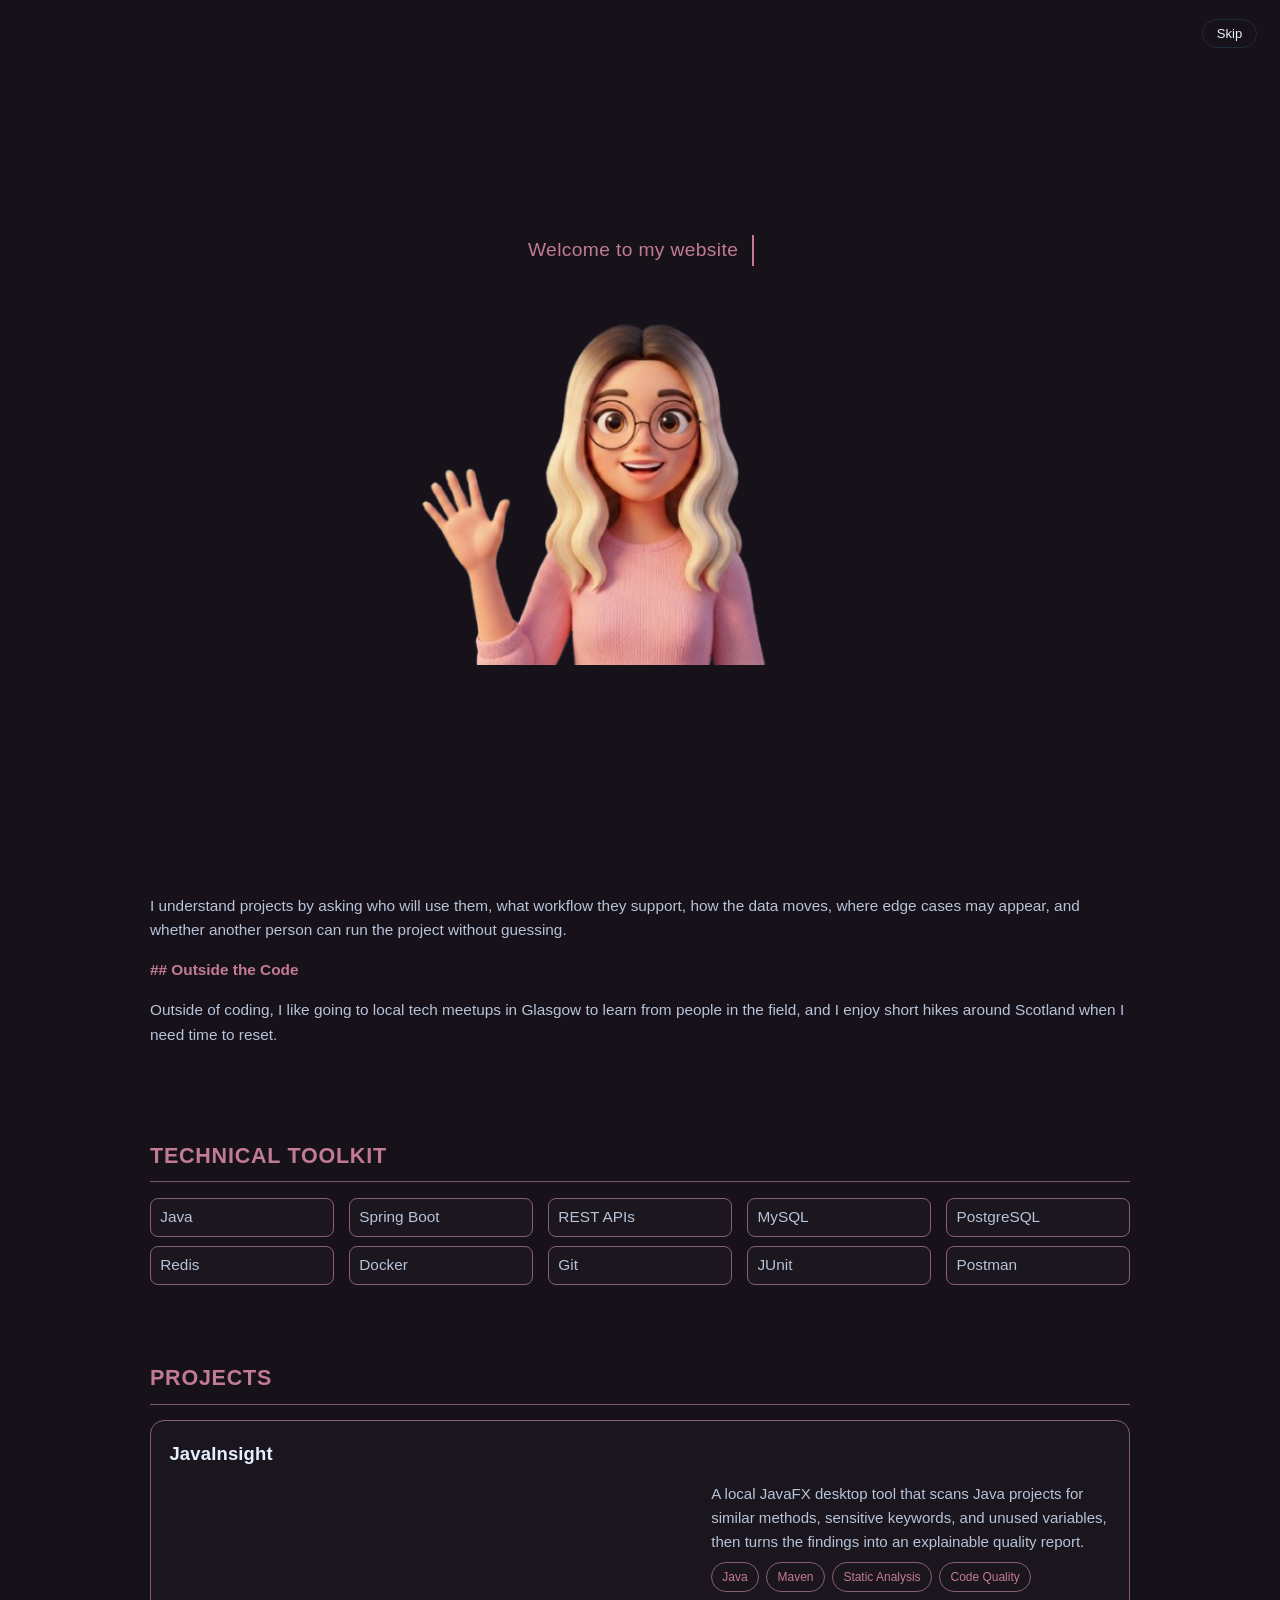
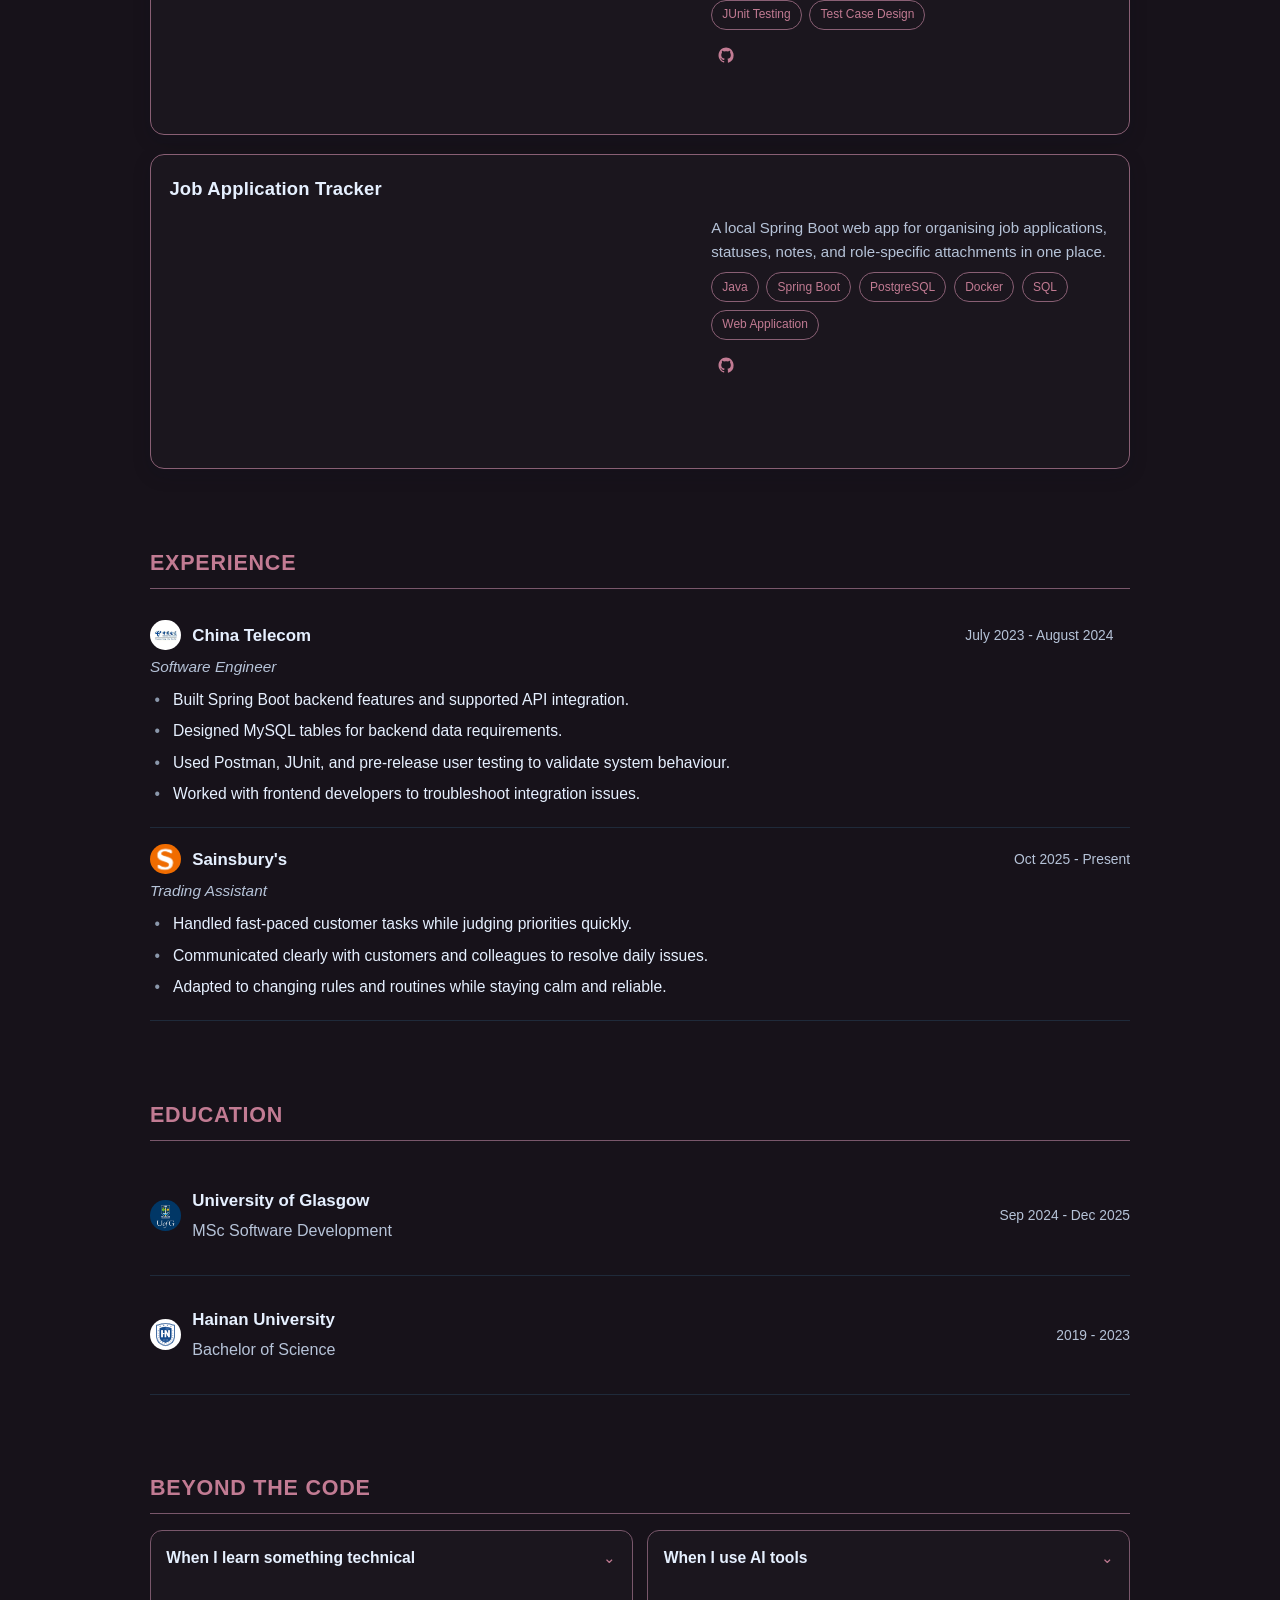
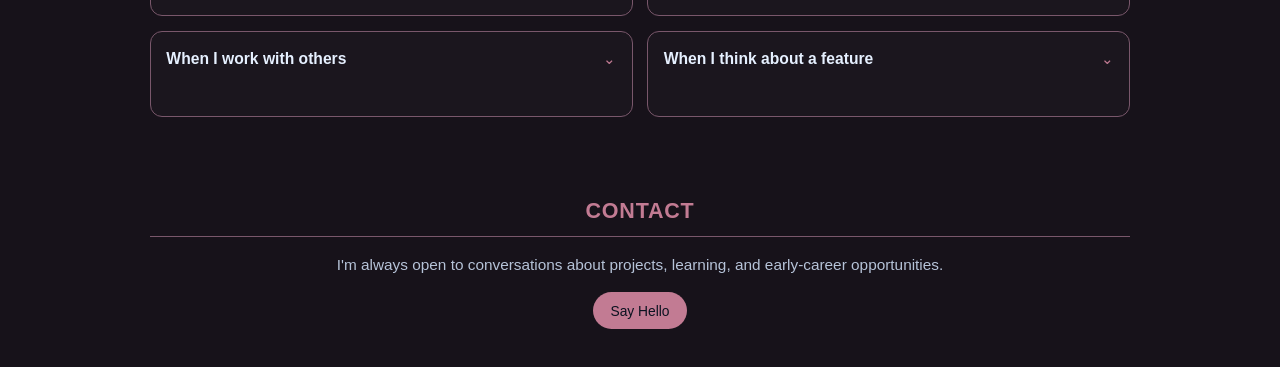
==== index.html @ da337cce "Static portfolio site, update resume, ready for Vercel" ====
<!--
  Purpose: Main portfolio page layout and sections.
  Module responsibilities: Navigation, section structure, and content.
-->
<!DOCTYPE html>
<html lang="en">
<head>
    <meta charset="UTF-8"/>
    <meta name="viewport" content="width=device-width, initial-scale=1"/>
    <title>Xueying Wang</title>
    <link rel="stylesheet" href="/css/style.css?v=202603031000"/>
    <script src="/js/main.js?v=202603031000" defer></script>
</head>
<body>
<!-- Splash Overlay -->
<div class="splash-overlay" role="dialog" aria-label="Splash screen">
    <button class="splash-skip" type="button">Skip</button>
    <div class="splash-brand" aria-hidden="true">
        <div class="splash-message">
            <span class="typing">Welcome to my website</span>
        </div>
        <div class="splash-character">
            <img class="intro-avatar splash-avatar-img"
                 src="/images/intro-avatar.png"
                 alt="Intro character"
                 loading="eager"/>
        </div>
    </div>
</div>

<!-- Background animation canvas -->
<canvas id="bg-canvas"></canvas>

<!-- Top Nav -->
<nav class="top-nav" aria-label="Primary">
    <a href="#hero" class="nav-logo">XW</a>
    <div class="nav-links">
        <a href="#about">Profile</a>
        <a href="#projects">Projects</a>
        <a href="#experience">Experience</a>
        <a href="#contact">Connect</a>
    </div>
    <div class="nav-actions">
        <button id="theme-toggle" aria-label="Toggle theme">☀️</button>
    </div>
</nav>

<!-- Hero -->
<section id="hero" class="hero container">
    <div class="hero__text">
        <p class="hero__kicker">Hi there, I'm <span>Xueying Wang</span>.</p>
        <h1 class="hero__headline">I build software and enjoy learning along the way.</h1>

        <div class="hero__actions">
            <!-- resume-link -->
            <a href="/files/resume.pdf"
               class="action-btn resume-link"
               target="_blank"
               rel="noopener"
               aria-label="View my resume">
                <svg viewBox="0 0 24 24" aria-hidden="true">
                    <path d="M7 2h7l5 5v13a2 2 0 0 1-2 2H7a2 2 0 0 1-2-2V4a2 2 0 0 1 2-2zm6 1.5V8h4.5L13 3.5zM9 12h6v1.5H9V12zm0 3h6v1.5H9V15z"/>
                </svg>
            </a>

            <!-- email-wrapper -->
            <div class="action-btn email-wrapper" id="email-copy"
                 data-email="xueyingwang1702@outlook.com"
                 data-tooltip="xueyingwang1702@outlook.com"
                 aria-label="Click to copy email">
                <svg viewBox="0 0 24 24" aria-hidden="true">
                    <path d="M3 6a2 2 0 0 1 2-2h14a2 2 0 0 1 2 2v12a2 2 0 0 1-2 2H5a2 2 0 0 1-2-2V6zm2 .5v.8l7 4.7 7-4.7v-.8H5zm14 2.6-6.6 4.4a1 1 0 0 1-1.1 0L5 9.1V18h14V9.1z"/>
                </svg>
            </div>

            <a href="https://www.linkedin.com/in/xueyingwang01/"
               class="action-btn"
               target="_blank"
               rel="noopener noreferrer"
               aria-label="Open LinkedIn profile">
                <svg viewBox="0 0 24 24" aria-hidden="true">
                    <path d="M6.94 8.5H3.56V20h3.38V8.5zM5.25 7.03a1.96 1.96 0 1 0 0-3.92 1.96 1.96 0 0 0 0 3.92zM20.44 13.4c0-3.03-1.62-4.44-3.78-4.44-1.74 0-2.52.96-2.95 1.63V8.5h-3.38V20h3.38v-6.41c0-.34.02-.68.12-.92.27-.68.88-1.39 1.9-1.39 1.34 0 1.88 1.02 1.88 2.52V20h3.38v-6.6z"/>
                </svg>
            </a>

            <a href="https://github.com/XueyingWang1126"
               class="action-btn"
               target="_blank"
               rel="noopener noreferrer"
               aria-label="Open GitHub profile">
                <svg viewBox="0 0 24 24" aria-hidden="true">
                    <path d="M12 2C6.48 2 2 6.58 2 12.26c0 4.5 2.87 8.32 6.84 9.67.5.1.68-.22.68-.48 0-.24-.01-.87-.01-1.7-2.78.62-3.37-1.37-3.37-1.37-.46-1.2-1.12-1.52-1.12-1.52-.91-.64.07-.63.07-.63 1.01.07 1.54 1.06 1.54 1.06.9 1.58 2.36 1.13 2.94.86.09-.67.35-1.13.64-1.39-2.22-.26-4.56-1.14-4.56-5.08 0-1.12.39-2.03 1.03-2.75-.1-.26-.45-1.3.1-2.71 0 0 .84-.28 2.75 1.05A9.2 9.2 0 0 1 12 7.07c.83 0 1.67.11 2.45.33 1.9-1.33 2.74-1.05 2.74-1.05.55 1.41.2 2.45.1 2.71.64.72 1.03 1.63 1.03 2.75 0 3.95-2.35 4.81-4.58 5.06.36.32.69.94.69 1.9 0 1.37-.01 2.48-.01 2.82 0 .27.18.59.69.48A10.02 10.02 0 0 0 22 12.26C22 6.58 17.52 2 12 2z"/>
                </svg>
            </a>

        </div>

        <p class="hero__subtitle">MSc Software Development graduate.</p>
        <p class="hero__intro">
            Focused on Java and Spring full-stack tools, including projects like JavaInsight.
        </p>
    </div>
    <div class="hero__photo">
        <img
             src="/images/avatar.jpg"
             alt="Photo of Xueying Wang"/>
    </div>
</section>

<!-- About me -->
<section id="about" class="about container" aria-labelledby="about-title">
    <h2 id="about-title">README.md</h2>
    <div id="about-content">
        <p class="readme-heading"># Xueying Wang</p>
        <p>Hello! I’m Xueying, a recent MSc Software Development graduate based in Glasgow.</p>
        <p>I’m focused on growing as a junior software developer by building practical applications and strengthening my Java backend, API integration, and testing skills.</p>
        <p class="readme-subheading">## What Shapes My Projects</p>
        <p>My project ideas usually come from problems I have experienced directly. Job Application Tracker came from managing applications, CVs, and cover letters during my job search. JavaInsight came from student team projects, where similar helper methods could be written separately and become hard to maintain later.</p>
        <p>I understand projects by asking who will use them, what workflow they support, how the data moves, where edge cases may appear, and whether another person can run the project without guessing.</p>
        <p class="readme-subheading">## Outside the Code</p>
        <p>Outside of coding, I like going to local tech meetups in Glasgow to learn from people in the field, and I enjoy short hikes around Scotland when I need time to reset.</p>
    </div>
</section>

<!-- Recent Technologies -->
<section id="tech" class="tech container" aria-labelledby="tech-title">
    <h2 id="tech-title">Technical Toolkit</h2>
    <div class="tech-grid">
        <span>Java</span>
        <span>Spring Boot</span>
        <span>REST APIs</span>
        <span>MySQL</span>
        <span>PostgreSQL</span>
        <span>Redis</span>
        <span>Docker</span>
        <span>Git</span>
        <span>JUnit</span>
        <span>Postman</span>
    </div>
</section>

<!-- Projects -->
<section id="projects" class="work container" aria-labelledby="work-title">
    <h2 id="work-title">Projects</h2>
    <!-- Project cards are rendered from /data/projects.json -->
    <div class="work-grid" id="work-projects" data-source="/data/projects.json"></div>
</section>

<!-- Work Experience -->
<section id="experience" class="experience container" aria-labelledby="exp-title">
    <h2 id="exp-title">Experience</h2>
    <a
            href="https://www.chinatelecom-h.com/en/global/home.php"
            class="experience__card"
            target="_blank"
            rel="noopener"
    >
        <div class="card__header">
            <div class="company-wrapper">
                <img
                        src="/images/china_telecom.jpg"
                        alt="China Telecom Logo"
                        class="company-icon"
                />
                <span class="company-info">China Telecom</span>
            </div>
            <div class="card__period">
                July 2023 - August 2024
                <span class="link-arrow">></span>
            </div>
        </div>
        <div class="card__role">Software Engineer</div>
        <ul class="card__bullets">
            <li>Built Spring Boot backend features and supported API integration.</li>
            <li>Designed MySQL tables for backend data requirements.</li>
            <li>Used Postman, JUnit, and pre-release user testing to validate system behaviour.</li>
            <li>Worked with frontend developers to troubleshoot integration issues.</li>
        </ul>
    </a>
    <a
            href="https://www.sainsburys.co.uk/"
            class="experience__card"
            target="_blank"
            rel="noopener"
    >
        <div class="card__header">
            <div class="company-wrapper">
                <img
                        src="/images/Sainsbury's logo.jpg"
                        alt="Sainsbury's Logo"
                        class="company-icon"
                />
                <span class="company-info">Sainsbury's</span>
            </div>
            <div class="card__period">Oct 2025 - Present</div>
        </div>
        <div class="card__role">Trading Assistant</div>
        <ul class="card__bullets">
            <li>Handled fast-paced customer tasks while judging priorities quickly.</li>
            <li>Communicated clearly with customers and colleagues to resolve daily issues.</li>
            <li>Adapted to changing rules and routines while staying calm and reliable.</li>
        </ul>
    </a>
</section>

<!-- Education -->
<section id="education" class="education container" aria-labelledby="edu-title">
    <h2 id="edu-title">Education</h2>

    <a
            href="https://www.gla.ac.uk/postgraduate/taught/softwaredevelopment/"
            class="experience__card"
            target="_blank"
            rel="noopener"
    >
        <div class="education__card">
            <div class="card__header">
                <div class="company-wrapper">
                    <img
                            src="/images/uog_logo.png"
                            alt="University of Glasgow Logo"
                            class="company-icon"
                    />
                    <div>
                        <span class="company-info">University of Glasgow</span>
                        <div class="education-info">MSc Software Development</div>
                    </div>
                </div>
                <div class="card__period">Sep 2024 - Dec 2025</div>
            </div>
        </div>
    </a>

    <a
            href="https://en.hainanu.edu.cn/"
            class="experience__card"
            target="_blank"
            rel="noopener"
    >
        <div class="education__card">
            <div class="card__header">
                <div class="company-wrapper">
                    <img
                            src="/images/hainan.png"
                            alt="Hainan University Logo"
                            class="company-icon"
                    />
                    <div>
                        <span class="company-info">Hainan University</span>
                        <div class="education-info">Bachelor of Science</div>
                    </div>
                </div>
                <div class="card__period">2019 - 2023</div>
            </div>
        </div>
    </a>
</section>

<!-- Beyond the Code -->
<section id="beyond" class="about container" aria-labelledby="beyond-title">
    <h2 id="beyond-title">Beyond the Code</h2>
    <div class="beyond-grid" id="beyond-cards">
        <article class="beyond-card" tabindex="0" role="button" aria-expanded="false" aria-controls="beyond-detail-learn">
            <div class="beyond-card-head">
                <h3 class="beyond-card-title">When I learn something technical</h3>
                <span class="beyond-card-cue" aria-hidden="true">⌄</span>
            </div>
            <div id="beyond-detail-learn" class="beyond-card-detail" hidden>
                <div class="beyond-detail-grid">
                    <section class="beyond-detail-block">
                        <h4>Question I ask myself</h4>
                        <ul>
                            <li>What problem does this concept solve?</li>
                            <li>Where would I use it in a real project?</li>
                            <li>What is the smallest example I can run first?</li>
                            <li>Which official document or reliable source should I check?</li>
                            <li>How can I test it before putting it into the main project?</li>
                            <li>Can I explain what works, what does not, and why?</li>
                        </ul>
                    </section>
                    <section class="beyond-detail-block">
                        <h4>What I do</h4>
                        <p>I usually start from the problem and the use case. I want to know what the concept is for, where it appears in a project, and what kind of result I should expect.</p>
                        <p>Then I check reliable sources and try a small example first. I prefer a simple version that I can run, test, and adjust before bringing it into the main project.</p>
                        <p>When I apply it to a project, I keep the first version small. I check the result with sample inputs, test cases, console output, UI behaviour, or other evidence that fits the feature.</p>
                        <p>I feel more confident with a technical concept when I can explain how I used it, what changed, what worked, and what I would improve next.</p>
                    </section>
                </div>
            </div>
        </article>

        <article class="beyond-card" tabindex="0" role="button" aria-expanded="false" aria-controls="beyond-detail-ai">
            <div class="beyond-card-head">
                <h3 class="beyond-card-title">When I use AI tools</h3>
                <span class="beyond-card-cue" aria-hidden="true">⌄</span>
            </div>
            <div id="beyond-detail-ai" class="beyond-card-detail" hidden>
                <div class="beyond-detail-grid">
                    <section class="beyond-detail-block">
                        <h4>Question I ask myself</h4>
                        <ul>
                            <li>What am I trying to achieve with AI in this task?</li>
                            <li>Do I understand the project structure before asking for changes?</li>
                            <li>Is this a learning question, a coding task, a review task, or a debugging task?</li>
                            <li>Have I given enough context, constraints, and examples?</li>
                            <li>Which files, behaviours, or design choices should stay unchanged?</li>
                            <li>How will I verify the result through running, testing, diff review, or manual checking?</li>
                        </ul>
                    </section>
                    <section class="beyond-detail-block">
                        <h4>What I do</h4>
                        <p>I try to keep a positive and practical attitude toward AI tools. I use ChatGPT and Gemini more for learning, discussion, and shaping ideas, while I use Codex, Claude, and Cursor more for code review, project changes, and implementation support.</p>
                        <p>For coding tasks, I do not start with a vague request. I first try to understand the project structure, the goal, and the parts that should not be changed. Then I write the prompt more like a small task brief, with context, constraints, expected output, and verification steps.</p>
                        <p>I also keep learning how to use these tools better, especially from official guidance and structured courses. For example, I have looked into engineering-style prompting, AI agent skills, and Claude Code learning materials, because I want my use of AI to be more deliberate than just asking for quick answers.</p>
                        <p>After the tool gives an answer, I still check the result through running the project, reviewing what changed, testing the behaviour, and deciding whether the change actually fits the project.</p>
                    </section>
                </div>
            </div>
        </article>

        <article class="beyond-card" tabindex="0" role="button" aria-expanded="false" aria-controls="beyond-detail-team">
            <div class="beyond-card-head">
                <h3 class="beyond-card-title">When I work with others</h3>
                <span class="beyond-card-cue" aria-hidden="true">⌄</span>
            </div>
            <div id="beyond-detail-team" class="beyond-card-detail" hidden>
                <div class="beyond-detail-grid">
                    <section class="beyond-detail-block">
                        <h4>Question I ask myself</h4>
                        <ul>
                            <li>What is my part of the task?</li>
                            <li>What result does the team need to finish?</li>
                            <li>What is the current priority?</li>
                            <li>Does my work depend on someone else?</li>
                            <li>What have I tried if I get stuck?</li>
                            <li>Who should I speak to if the issue affects the team plan?</li>
                        </ul>
                    </section>
                    <section class="beyond-detail-block">
                        <h4>What I do</h4>
                        <p>When I work with others, I try to understand both my own task and the wider result the team needs to deliver. I pay attention to priorities, dependencies, and how my work connects with other people’s tasks.</p>
                        <p>In university group projects, I often took an active role in keeping the work moving. I helped arrange meetings, split tasks, check progress, and make sure the final version could still be completed on time. When someone was blocked, I tried to discuss the problem early, adjust the plan where needed, and help the team move forward.</p>
                        <p>If I get stuck, I try to understand the issue first before asking for help. I prefer to bring what I have tried, what I think may be wrong, and what options I can see, so the conversation can move toward a solution faster.</p>
                        <p>My part-time work trained a different side of teamwork. In a busy store environment, I had to react quickly, communicate clearly with colleagues and customers, and adapt when tasks or rules changed during the day.</p>
                    </section>
                </div>
            </div>
        </article>

        <article class="beyond-card" tabindex="0" role="button" aria-expanded="false" aria-controls="beyond-detail-feature">
            <div class="beyond-card-head">
                <h3 class="beyond-card-title">When I think about a feature</h3>
                <span class="beyond-card-cue" aria-hidden="true">⌄</span>
            </div>
            <div id="beyond-detail-feature" class="beyond-card-detail" hidden>
                <div class="beyond-detail-grid">
                    <section class="beyond-detail-block">
                        <h4>Question I ask myself</h4>
                        <ul>
                            <li>What real user scenario is this feature trying to support?</li>
                            <li>From the user side, what is the most natural path?</li>
                            <li>From the developer side, how should the data, state, and rules be handled?</li>
                            <li>From the tester side, where is the feature most likely to break?</li>
                            <li>Who is allowed to use this feature?</li>
                            <li>Are there permission or eligibility limits?</li>
                            <li>Can one user repeat the action?</li>
                            <li>What happens when the limit is reached?</li>
                            <li>What should the system do if the input is invalid or the state changes suddenly?</li>
                            <li>Am I only implementing the happy path?</li>
                        </ul>
                    </section>
                    <section class="beyond-detail-block">
                        <h4>What I do</h4>
                        <p>When I think about a feature, I usually start with inside-out thinking. I look at it from three sides, user, developer, and tester.</p>
                        <p>From the user side, I think about whether the feature feels natural to use, what the core need is, and what may happen in a real situation. For example, with a shopping cart, I would not only think about how to add items. I would also think about what happens if a user adds items before logging in and then signs in later.</p>
                        <p>From the developer side, I think about how the feature should be implemented, including the data, state, rules, and page behaviour behind it. From the tester side, I think about which parts of this specific feature are most important to check, based on how the feature is meant to work.</p>
                        <p>This helps me think beyond the happy path and connect the feature with real user behaviour, implementation details, and testing focus.</p>
                    </section>
                </div>
            </div>
        </article>
    </div>
</section>

<!-- Contact -->
<section id="contact" class="contact container" aria-labelledby="contact-title">
    <h2 id="contact-title">Contact</h2>
    <p>I'm always open to conversations about projects, learning, and early-career opportunities.</p>
    <button class="cta-btn primary contact-copy" type="button" data-email="xueyingwang1702@outlook.com">Say Hello</button>
</section>

</body>
</html>
---- css/style.css ----
/*
 * Purpose:
 * Import manifest for modular stylesheets.
 * Used in: All pages.
 */
@import url("variables.css");
@import url("base.css");
@import url("layout.css");
@import url("banner.css");
@import url("section-titles.css");
@import url("buttons.css");
@import url("hero.css");
@import url("about.css");
@import url("tech.css");
@import url("work.css");
@import url("contact.css");
@import url("experience-education.css");
@import url("skills.css");
@import url("effects.css");
@import url("responsive.css");
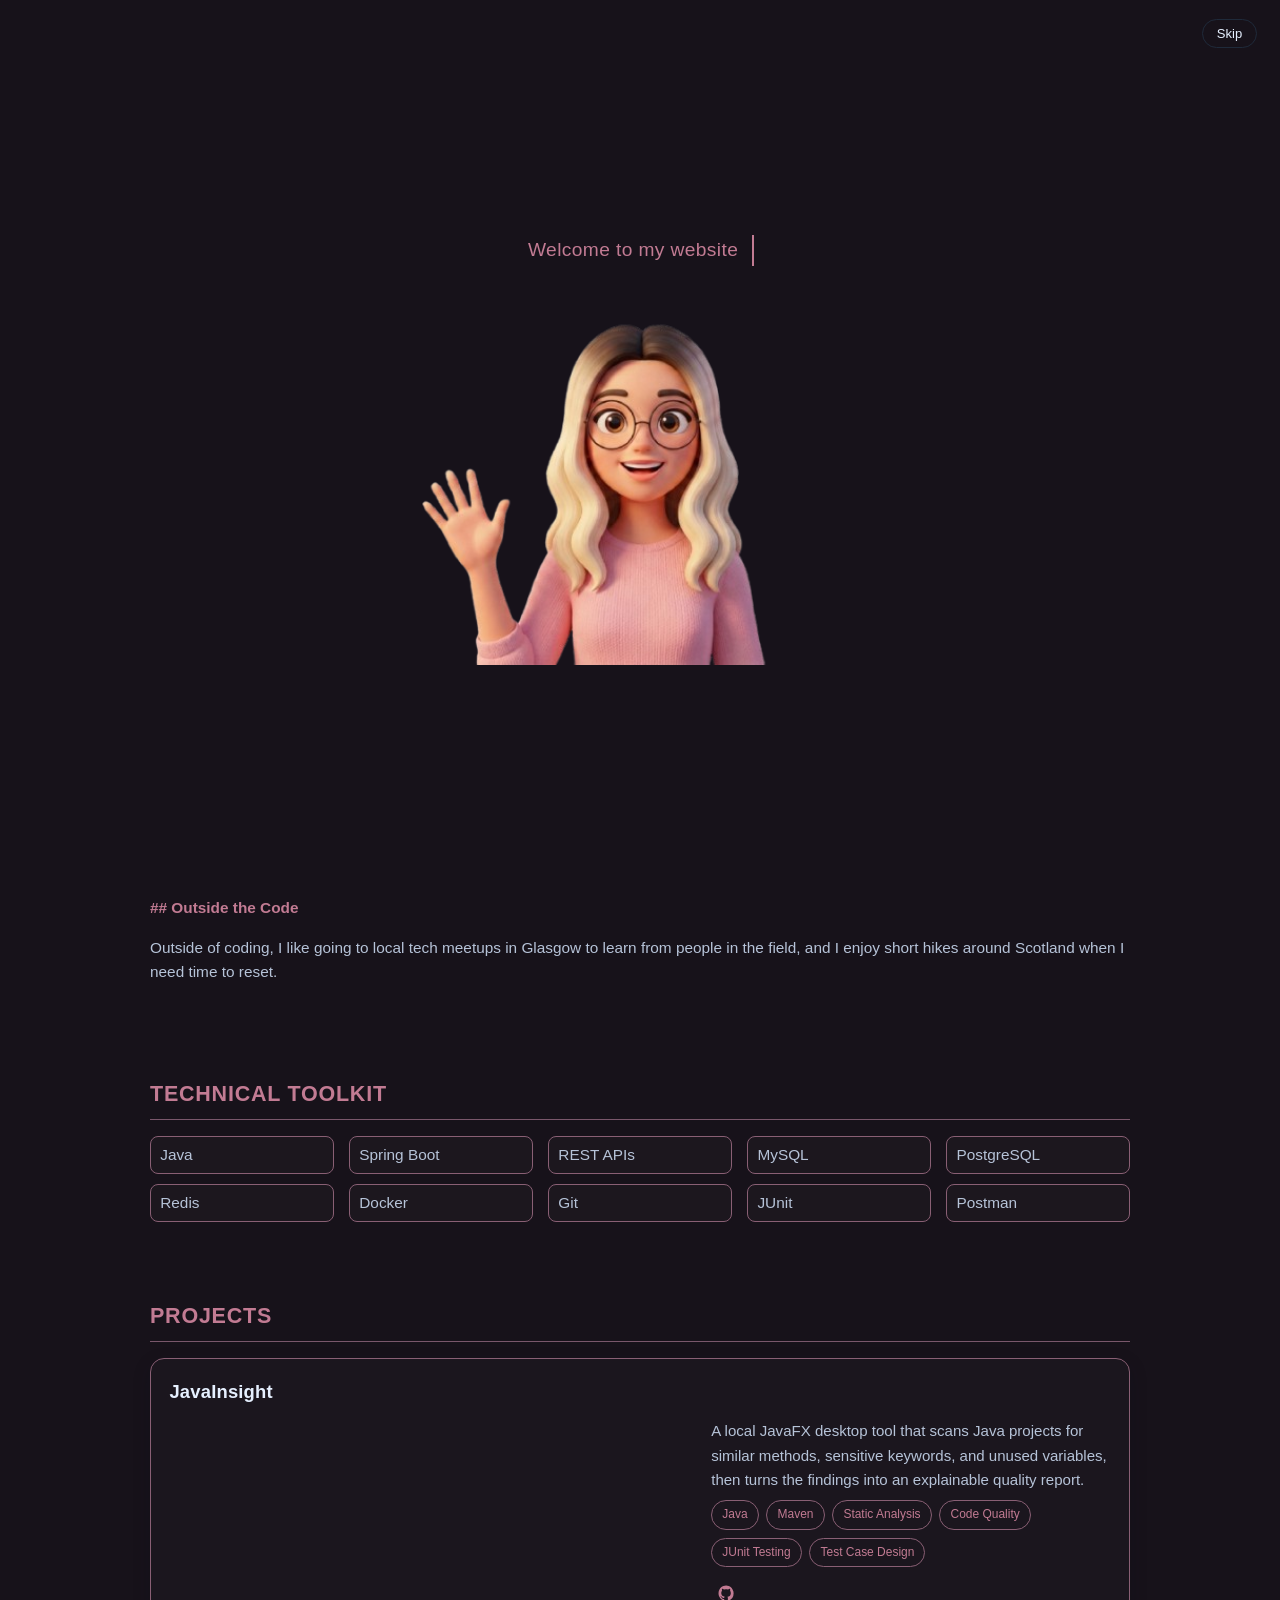
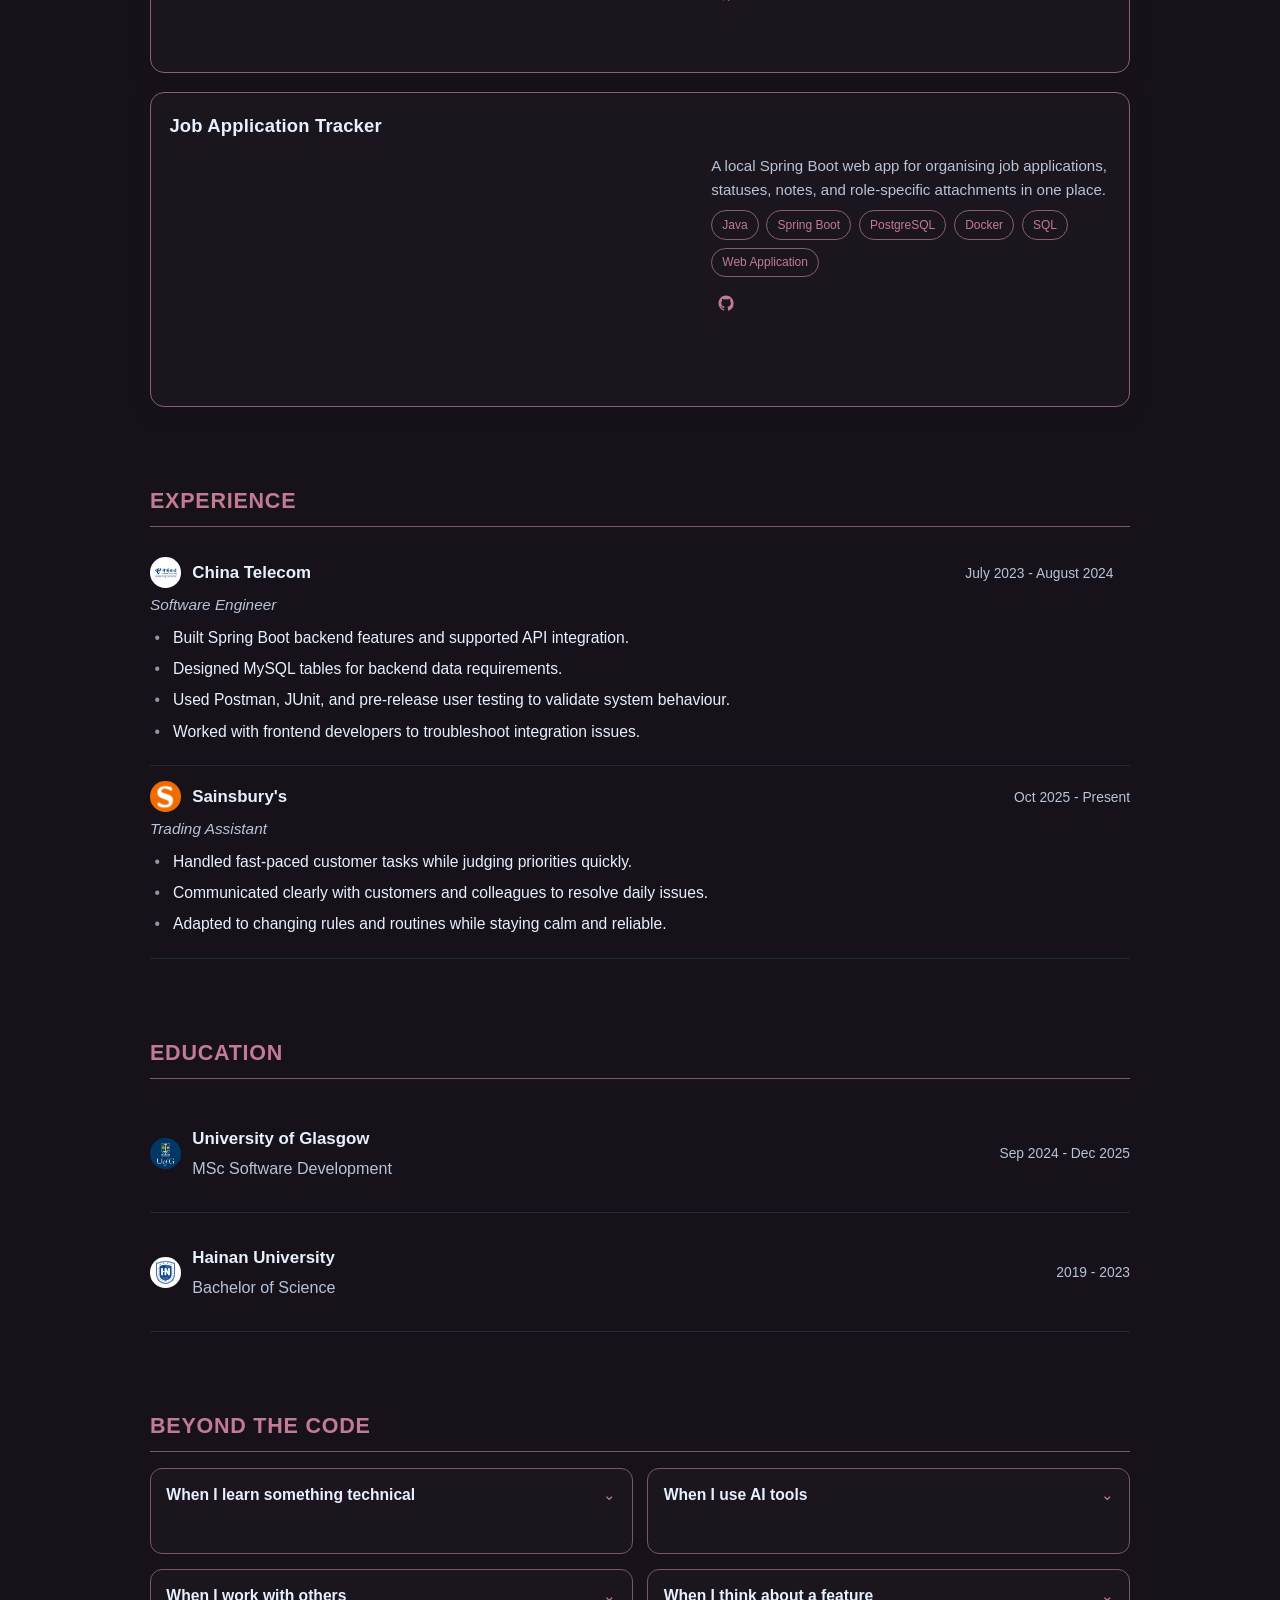
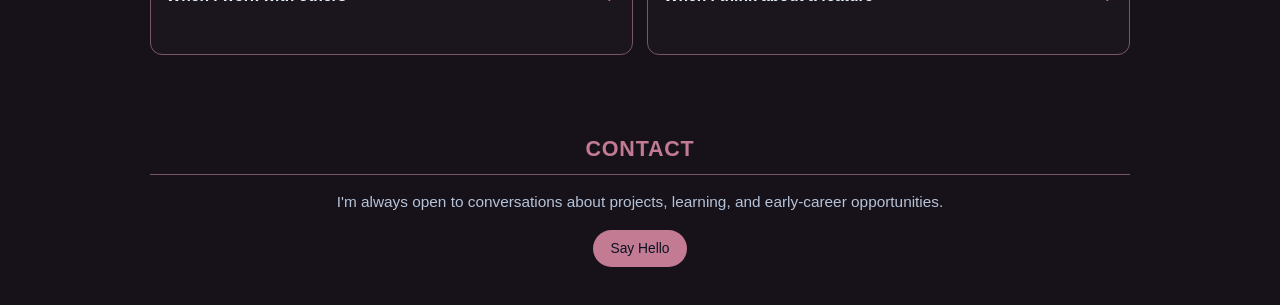
==== commit c61cfe2d: "fix hero bar" ====
--- a/index.html
+++ b/index.html
@@ -33,7 +33,6 @@
 
 <!-- Top Nav -->
 <nav class="top-nav" aria-label="Primary">
-    <a href="#hero" class="nav-logo">XW</a>
     <div class="nav-links">
         <a href="#about">Profile</a>
         <a href="#projects">Projects</a>
@@ -94,11 +93,6 @@
             </a>
 
         </div>
-
-        <p class="hero__subtitle">MSc Software Development graduate.</p>
-        <p class="hero__intro">
-            Focused on Java and Spring full-stack tools, including projects like JavaInsight.
-        </p>
     </div>
     <div class="hero__photo">
         <img
